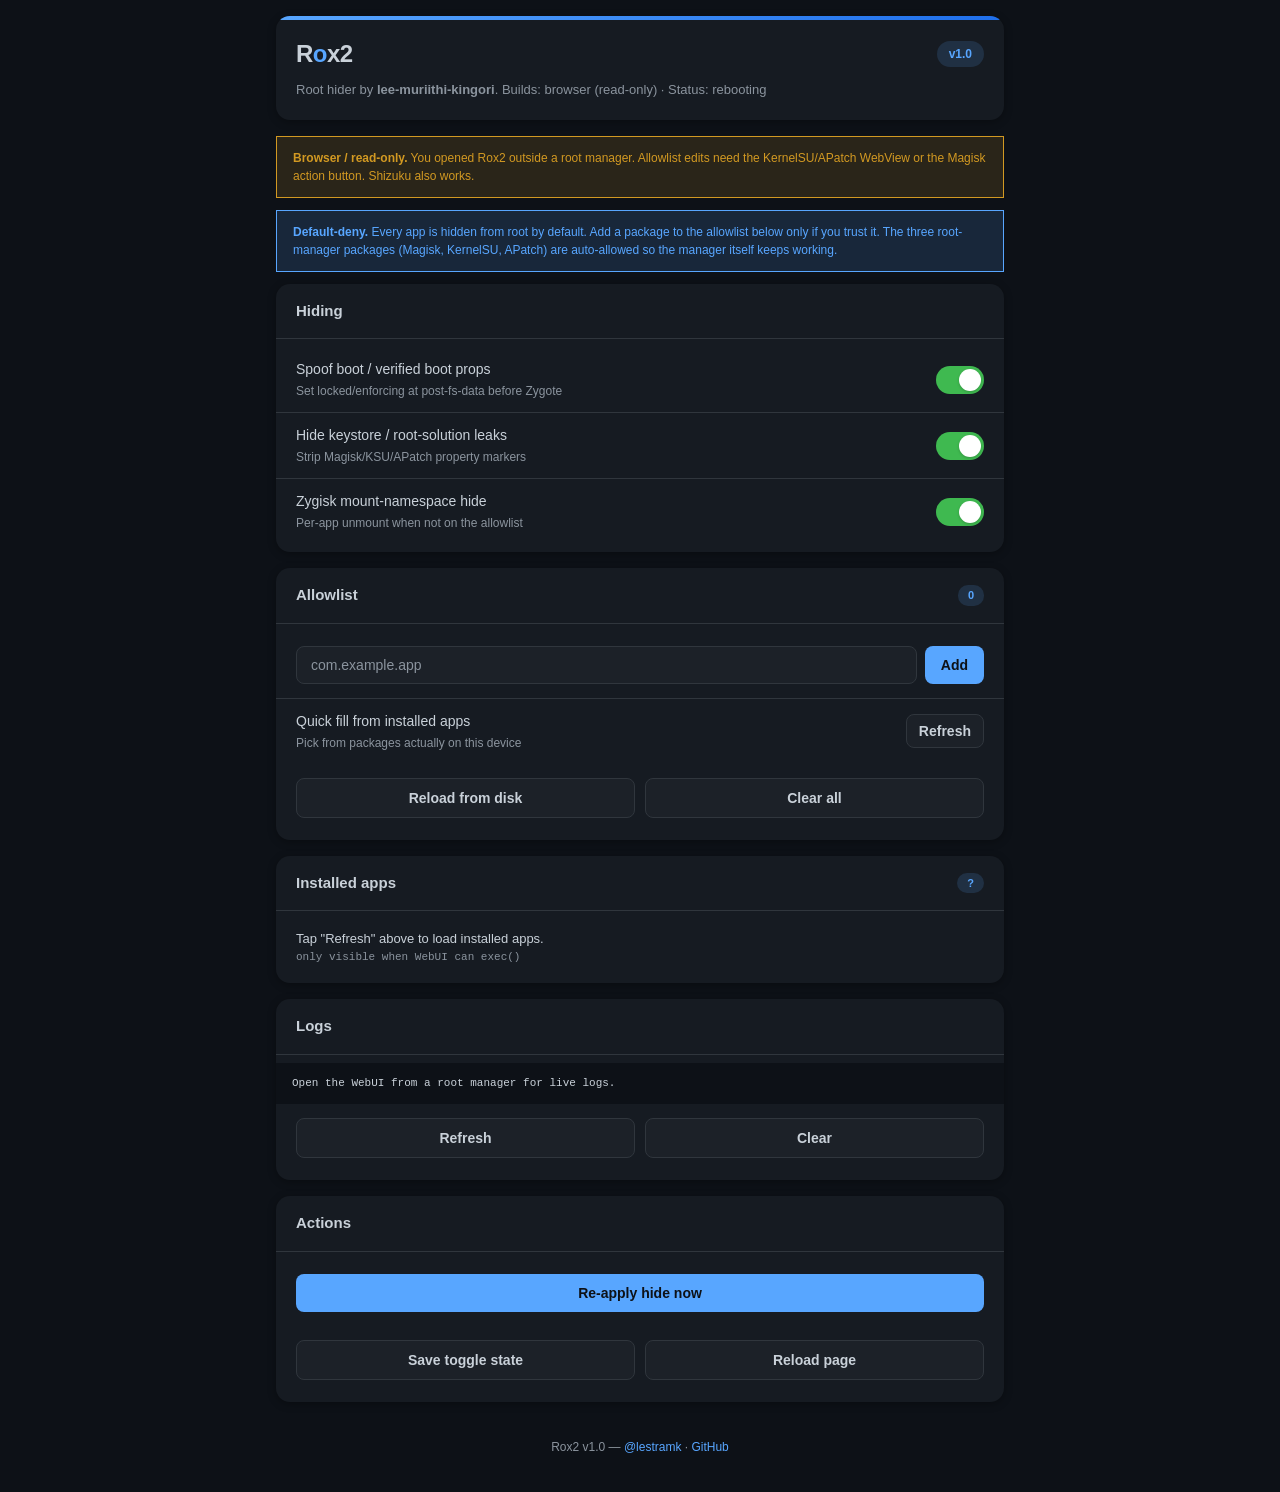
==== webroot/index.html @ 1a80e9fe "Rox2 v1.0: clean rebuild. Default-deny allowlist, real Zygisk hide, no fake certs, no passmark lie." ====
<!DOCTYPE html>
<html lang="en">
<head>
<meta charset="UTF-8">
<meta name="viewport" content="width=device-width, initial-scale=1.0, maximum-scale=1.0, user-scalable=no">
<meta name="theme-color" content="#0d1117">
<title>Rox2</title>
<style>
:root {
  --bg: #0d1117;
  --surface: #161b22;
  --surface2: #1c2128;
  --border: #30363d;
  --text: #c9d1d9;
  --text2: #8b949e;
  --accent: #58a6ff;
  --accent-soft: rgba(88,166,255,0.15);
  --success: #3fb950;
  --success-bg: rgba(63,185,80,0.15);
  --warn: #d29922;
  --warn-bg: rgba(210,153,34,0.15);
  --error: #f85149;
  --error-bg: rgba(248,81,73,0.15);
  --radius: 14px;
  --shadow: 0 2px 8px rgba(0,0,0,0.3);
}
* { margin: 0; padding: 0; box-sizing: border-box; }
body {
  font-family: -apple-system, BlinkMacSystemFont, 'Segoe UI', Roboto, sans-serif;
  background: var(--bg); color: var(--text); line-height: 1.5;
  min-height: 100vh; -webkit-font-smoothing: antialiased;
}
.app { max-width: 760px; margin: 0 auto; padding: 16px; }
.header {
  background: var(--surface); border-radius: var(--radius); padding: 20px;
  margin-bottom: 16px; box-shadow: var(--shadow); position: relative; overflow: hidden;
}
.header::before {
  content: ''; position: absolute; top: 0; left: 0; right: 0; height: 4px;
  background: linear-gradient(90deg, var(--accent), #1f6feb);
}
.header-top { display: flex; align-items: center; justify-content: space-between; margin-bottom: 8px; }
.title { font-size: 24px; font-weight: 800; letter-spacing: -0.5px; }
.title em { color: var(--accent); font-style: normal; }
.vbadge {
  background: var(--accent-soft); color: var(--accent); padding: 4px 12px;
  border-radius: 20px; font-size: 12px; font-weight: 600;
}
.subtitle { font-size: 13px; color: var(--text2); }
.subtitle a { color: var(--accent); text-decoration: none; }

.banner {
  border: 1px solid var(--border); border-radius: var(--radius-sm);
  padding: 12px 16px; margin: 12px 0; font-size: 12px;
}
.banner.info   { background: var(--accent-soft); color: var(--accent); border-color: var(--accent); }
.banner.warn   { background: var(--warn-bg);    color: var(--warn);    border-color: var(--warn); }
.banner.ro     { background: var(--warn-bg);    color: var(--warn);    border-color: var(--warn); display: none; }
.banner.ro.show { display: block; }

.section {
  background: var(--surface); border-radius: var(--radius); margin-bottom: 16px;
  box-shadow: var(--shadow); overflow: hidden;
}
.section-header {
  padding: 16px 20px; border-bottom: 1px solid var(--border);
  display: flex; align-items: center; justify-content: space-between;
}
.section-title { font-size: 15px; font-weight: 600; }
.section-count {
  background: var(--accent-soft); color: var(--accent);
  padding: 2px 10px; border-radius: 10px; font-size: 11px; font-weight: 600;
}
.section-body { padding: 8px 0; }
.row {
  display: flex; align-items: center; justify-content: space-between;
  padding: 12px 20px; border-bottom: 1px solid var(--border);
  gap: 12px;
}
.row:last-child { border-bottom: none; }
.row .info { flex: 1; min-width: 0; }
.row .label { font-size: 14px; font-weight: 500; }
.row .desc  { font-size: 12px; color: var(--text2); margin-top: 2px; }

.switch { position: relative; width: 48px; height: 28px; flex-shrink: 0; }
.switch input { opacity: 0; width: 0; height: 0; }
.slider {
  position: absolute; cursor: pointer; inset: 0;
  background: #484f58; border-radius: 28px; transition: 0.3s;
}
.slider::before {
  content: ''; position: absolute; height: 22px; width: 22px;
  left: 3px; bottom: 3px; background: white; border-radius: 50%;
  transition: 0.3s; box-shadow: 0 1px 3px rgba(0,0,0,0.2);
}
.switch input:checked + .slider { background: var(--success); }
.switch input:checked + .slider::before { transform: translateX(20px); }
.switch input:disabled + .slider { opacity: 0.5; cursor: not-allowed; }

.btn {
  display: inline-flex; align-items: center; justify-content: center;
  gap: 6px; padding: 11px 18px; border-radius: 8px; border: none;
  font-size: 14px; font-weight: 600; cursor: pointer; transition: 0.15s;
  width: 100%;
}
.btn:active { transform: scale(0.98); }
.btn.primary { background: var(--accent); color: #0d1117; }
.btn.secondary { background: var(--surface2); color: var(--text); border: 1px solid var(--border); }

.btn-row {
  display: grid; grid-template-columns: 1fr 1fr; gap: 10px; padding: 14px 20px;
}
.btn-row.single { grid-template-columns: 1fr; }

.input-row { padding: 14px 20px; border-bottom: 1px solid var(--border); display: flex; gap: 8px; }
.input-field {
  flex: 1; padding: 10px 14px; border-radius: 8px; border: 1px solid var(--border);
  background: var(--surface2); color: var(--text); font-size: 14px;
}
.input-field:focus { outline: none; border-color: var(--accent); }
.input-field::placeholder { color: var(--text2); }

.app-list { max-height: 360px; overflow-y: auto; }
.app-item {
  display: flex; align-items: center; gap: 10px; padding: 10px 20px;
  border-bottom: 1px solid var(--border); font-size: 13px;
}
.app-item:last-child { border-bottom: none; }
.app-pkg { flex: 1; min-width: 0; }
.app-pkg-name { font-weight: 500; overflow: hidden; text-overflow: ellipsis; }
.app-pkg-meta { color: var(--text2); font-size: 11px; font-family: 'SF Mono', monospace; }
.app-tag { padding: 2px 8px; border-radius: 10px; font-size: 10px; font-weight: 700; }
.app-tag.allow { background: var(--success-bg); color: var(--success); }
.app-tag.deny  { background: var(--error-bg); color: var(--error); }
.app-tag.rm    { background: var(--surface2); color: var(--text2); }

.log {
  background: #0d1117; color: var(--text); padding: 12px 16px;
  font-family: 'SF Mono', Monaco, monospace; font-size: 11px; line-height: 1.6;
  max-height: 280px; overflow-y: auto; white-space: pre-wrap;
}
.log .info  { color: var(--accent); }
.log .warn  { color: var(--warn); }
.log .error { color: var(--error); }

.toasts {
  position: fixed; bottom: 24px; left: 50%; transform: translateX(-50%);
  z-index: 1000; display: flex; flex-direction: column; gap: 8px; pointer-events: none;
}
.toast {
  background: var(--surface); color: var(--text); padding: 12px 20px;
  border-radius: 8px; box-shadow: 0 8px 32px rgba(0,0,0,0.4);
  font-size: 13px; font-weight: 500; animation: in 0.3s ease, out 0.3s ease 2.7s forwards;
  border: 1px solid var(--border); pointer-events: auto;
}
.toast.success { border-left: 4px solid var(--success); }
.toast.warn    { border-left: 4px solid var(--warn); }
.toast.error   { border-left: 4px solid var(--error); }
@keyframes in  { from { opacity:0; transform: translateY(20px); } to { opacity:1; transform:none; } }
@keyframes out { to { opacity:0; transform: translateY(-20px); } }

.footer { text-align: center; padding: 20px; font-size: 12px; color: var(--text2); }
.footer a { color: var(--accent); text-decoration: none; }

.hidden { display: none !important; }
</style>
</head>
<body>
<div class="app">

  <div class="header">
    <div class="header-top">
      <div class="title">R<em>o</em>x2</div>
      <span class="vbadge" id="versionBadge">v1.0</span>
    </div>
    <div class="subtitle">
      Root hider by <strong>lee-muriithi-kingori</strong>.
      Builds: <span id="rootBadge">detecting...</span> &middot;
      Status: <span id="statusBadge">checking</span>
    </div>
  </div>

  <div class="banner ro" id="roBanner">
    <strong>Browser / read-only.</strong> You opened Rox2 outside a root manager.
    Allowlist edits need the KernelSU/APatch WebView or the Magisk action button.
    Shizuku also works.
  </div>

  <div class="banner info" id="infoBanner">
    <strong>Default-deny.</strong> Every app is hidden from root by default.
    Add a package to the allowlist below only if you trust it. The three root-manager
    packages (Magisk, KernelSU, APatch) are auto-allowed so the manager itself keeps working.
  </div>

  <!-- ============================================================== -->
  <!-- Module toggles                                                   -->
  <!-- ============================================================== -->
  <div class="section">
    <div class="section-header">
      <span class="section-title">Hiding</span>
    </div>
    <div class="section-body">
      <div class="row">
        <div class="info">
          <div class="label">Spoof boot / verified boot props</div>
          <div class="desc">Set locked/enforcing at post-fs-data before Zygote</div>
        </div>
        <label class="switch">
          <input type="checkbox" id="t_spoof" checked>
          <span class="slider"></span>
        </label>
      </div>
      <div class="row">
        <div class="info">
          <div class="label">Hide keystore / root-solution leaks</div>
          <div class="desc">Strip Magisk/KSU/APatch property markers</div>
        </div>
        <label class="switch">
          <input type="checkbox" id="t_keystore" checked>
          <span class="slider"></span>
        </label>
      </div>
      <div class="row">
        <div class="info">
          <div class="label">Zygisk mount-namespace hide</div>
          <div class="desc">Per-app unmount when not on the allowlist</div>
        </div>
        <label class="switch">
          <input type="checkbox" id="t_zygisk" checked>
          <span class="slider"></span>
        </label>
      </div>
    </div>
  </div>

  <!-- ============================================================== -->
  <!-- Allowlist                                                        -->
  <!-- ============================================================== -->
  <div class="section">
    <div class="section-header">
      <span class="section-title">Allowlist</span>
      <span class="section-count" id="allowCount">0</span>
    </div>
    <div class="section-body">
      <div class="input-row">
        <input class="input-field" id="pkgInput" placeholder="com.example.app" autocomplete="off" spellcheck="false">
        <button class="btn primary" id="btnAdd" style="width:auto;padding:10px 16px">Add</button>
      </div>

      <div class="row" style="border-bottom: none;">
        <div class="info">
          <div class="label">Quick fill from installed apps</div>
          <div class="desc">Pick from packages actually on this device</div>
        </div>
        <button class="btn secondary" id="btnRefreshInstalled" style="width:auto;padding:8px 12px">Refresh</button>
      </div>

      <div class="app-list" id="allowList"></div>

      <div class="btn-row">
        <button class="btn secondary" id="btnSaveAllowlist">Reload from disk</button>
        <button class="btn secondary" id="btnPurgeAllowlist">Clear all</button>
      </div>
    </div>
  </div>

  <!-- ============================================================== -->
  <!-- Installed apps (reference)                                        -->
  <!-- ============================================================== -->
  <div class="section" id="installedSection">
    <div class="section-header">
      <span class="section-title">Installed apps</span>
      <span class="section-count" id="installedCount">?</span>
    </div>
    <div class="section-body">
      <div class="app-list" id="installedList">
        <div class="app-item">
          <div class="app-pkg">
            <div class="app-pkg-name">Tap "Refresh" above to load installed apps.</div>
            <div class="app-pkg-meta">only visible when WebUI can exec()</div>
          </div>
        </div>
      </div>
    </div>
  </div>

  <!-- ============================================================== -->
  <!-- Logs                                                              -->
  <!-- ============================================================== -->
  <div class="section">
    <div class="section-header">
      <span class="section-title">Logs</span>
    </div>
    <div class="section-body">
      <div class="log" id="logViewer">Loading...</div>
      <div class="btn-row">
        <button class="btn secondary" id="btnRefreshLogs">Refresh</button>
        <button class="btn secondary" id="btnClearLogs">Clear</button>
      </div>
    </div>
  </div>

  <!-- ============================================================== -->
  <!-- Actions                                                           -->
  <!-- ============================================================== -->
  <div class="section">
    <div class="section-header">
      <span class="section-title">Actions</span>
    </div>
    <div class="section-body">
      <div class="btn-row single">
        <button class="btn primary" id="btnApplyHide">Re-apply hide now</button>
      </div>
      <div class="btn-row">
        <button class="btn secondary" id="btnSaveFlags">Save toggle state</button>
        <button class="btn secondary" id="btnReloadPage">Reload page</button>
      </div>
    </div>
  </div>

  <div class="footer">
    Rox2 v1.0 &mdash; <a href="https://t.me/lestramk">@lestramk</a> &middot;
    <a href="https://github.com/lee-muriithi-kingori/Rox2">GitHub</a>
  </div>
</div>

<div class="toasts" id="toasts"></div>

<script>
const MOD = 'Rox2';
const MOD_PATH = '/data/adb/modules/' + MOD;
const LOG_PATH = '/data/local/tmp/Rox2.log';
const ALLOWLIST_PATH = MOD_PATH + '/allowlist.json';

function detectManager() {
  if (typeof window.ksu !== 'undefined') return 'kernelsu';
  if (typeof window.apatch !== 'undefined') return 'apatch';
  return 'browser';
}
const mgr = detectManager();
let readOnly = mgr === 'browser';

// --- exec wrapper that prefers Shizuku > native > none ----------------------
async function exec(cmd) {
  if (window.shizuku && typeof window.shizuku.exec === 'function') {
    try {
      const r = await window.shizuku.exec(cmd, { stdin:'', redirect:false });
      return { errno: 0, stdout: (r||'').toString(), stderr: '' };
    } catch (e) {}
  }
  if (window.ksu)        return await window.ksu.exec(cmd);
  if (window.apatch)     return await window.apatch.exec(cmd);
  return { errno: -1, stdout: '', stderr: 'No exec API' };
}

// ---------------------------------------------------------------------------
function toast(msg, kind) {
  const el = document.createElement('div');
  el.className = 'toast ' + (kind||'success');
  el.textContent = msg;
  document.getElementById('toasts').appendChild(el);
  setTimeout(() => el.remove(), 3000);
}

// ---------------------------------------------------------------------------
async function loadAllowlist() {
  let raw = '';
  if (readOnly) {
    try {
      const r = await fetch(ALLOWLIST_PATH);
      if (r.ok) raw = await r.text();
    } catch (e) {}
  } else {
    const r = await exec('cat "' + ALLOWLIST_PATH + '" 2>/dev/null');
    if (r.errno === 0) raw = r.stdout;
  }
  if (!raw) { raw = '{"allow":[],"deny_root_manager":true,"version":1}'; }
  return parseAllowlist(raw);
}

function parseAllowlist(raw) {
  const out = { allow: [], raw };
  try {
    const j = JSON.parse(raw);
    if (Array.isArray(j.allow)) out.allow = j.allow.slice();
  } catch (e) {}
  return out;
}

function renderAllowlist(allowlist) {
  const ul = document.getElementById('allowList');
  const cnt = document.getElementById('allowCount');
  ul.innerHTML = '';
  cnt.textContent = allowlist.allow.length;
  const sorted = allowlist.allow.slice().sort();
  sorted.forEach(pkg => {
    const div = document.createElement('div');
    div.className = 'app-item';
    const meta = isManager(pkg) ? '<span class="app-tag allow">Root manager</span>' : '<span class="app-tag allow">Allowed</span>';
    div.innerHTML =
      '<div class="app-pkg">' +
        '<div class="app-pkg-name">' + esc(pkg.split('.').pop()) + '</div>' +
        '<div class="app-pkg-meta">' + esc(pkg) + '</div>' +
      '</div>' + meta +
      '<button class="btn secondary" data-rm="' + esc(pkg) + '" style="width:auto;padding:6px 10px">Remove</button>';
    ul.appendChild(div);
  });
  ul.querySelectorAll('[data-rm]').forEach(b => {
    b.onclick = () => removeFromAllowlist(b.dataset.rm);
  });
}

function isManager(pkg) {
  return pkg === 'com.topjohnwu.magisk' || pkg === 'me.weishu.kernelsu' || pkg === 'me.bmax.apatch';
}

function esc(s) { return String(s).replace(/[&<>"]/g, c => ({'&':'&amp;','<':'&lt;','>':'&gt;','"':'&quot;'}[c])); }

// ---------------------------------------------------------------------------
async function saveAllowlist(list) {
  const json = JSON.stringify({ allow: list, deny_root_manager: true, version: 1 }, null, 2);
  if (readOnly) { toast('Read-only', 'warn'); return false; }
  const r = await exec('cat > ' + ALLOWLIST_PATH + ' <<\\JSON\n' + json + '\nJSON\nchmod 644 ' + ALLOWLIST_PATH);
  return r.errno === 0;
}

async function addToAllowlist(pkg) {
  pkg = (pkg||'').trim();
  if (!pkg || !/^[a-zA-Z][a-zA-Z0-9_]*(\.[a-zA-Z0-9_]+)+$/.test(pkg)) {
    toast('Invalid package id', 'warn'); return;
  }
  const cur = await loadAllowlist();
  if (cur.allow.indexOf(pkg) >= 0) { toast('Already on allowlist', 'warn'); return; }
  cur.allow.push(pkg);
  if (await saveAllowlist(cur.allow)) {
    renderAllowlist(cur);
    toast('Allowed ' + pkg, 'success');
  } else toast('Failed to save', 'error');
}

async function removeFromAllowlist(pkg) {
  const cur = await loadAllowlist();
  cur.allow = cur.allow.filter(p => p !== pkg);
  if (await saveAllowlist(cur.allow)) {
    renderAllowlist(cur);
    toast('Removed ' + pkg, 'success');
  } else toast('Failed to save', 'error');
}

async function clearAllowlist() {
  if (!confirm('Clear the allowlist? Root managers will still be auto-allowed.')) return;
  const cur = await loadAllowlist();
  cur.allow = cur.allow.filter(isManager);
  if (await saveAllowlist(cur.allow)) {
    renderAllowlist(cur);
    toast('Allowlist cleared', 'success');
  }
}

// ---------------------------------------------------------------------------
async function refreshInstalled() {
  if (readOnly) { toast('Browser mode — installing list unavailable', 'warn'); return; }
  const r = await exec('pm list packages 2>/dev/null | sed "s/^package://"');
  if (r.errno !== 0) { toast('pm failed', 'error'); return; }
  const installed = r.stdout.split('\n').filter(Boolean);
  document.getElementById('installedCount').textContent = installed.length;
  const cur = await loadAllowlist();
  const allowSet = new Set(cur.allow);
  const ul = document.getElementById('installedList');
  ul.innerHTML = '';
  installed.sort().forEach(pkg => {
    const isAllowed = allowSet.has(pkg);
    const div = document.createElement('div');
    div.className = 'app-item';
    div.innerHTML =
      '<div class="app-pkg">' +
        '<div class="app-pkg-name">' + esc(pkg.split('.').pop()) + '</div>' +
        '<div class="app-pkg-meta">' + esc(pkg) + '</div>' +
      '</div>' +
      '<span class="app-tag ' + (isAllowed ? 'allow':'deny') + '">' + (isAllowed ? 'allow':'deny') + '</span>' +
      '<button class="btn secondary" data-toggle="' + esc(pkg) + '" style="width:auto;padding:6px 10px">' +
        (isAllowed ? 'Remove' : 'Add') +
      '</button>';
    ul.appendChild(div);
  });
  ul.querySelectorAll('[data-toggle]').forEach(b => {
    b.onclick = () => {
      const pkg = b.dataset.toggle;
      if (allowSet.has(pkg)) removeFromAllowlist(pkg);
      else addToAllowlist(pkg);
      setTimeout(refreshInstalled, 400);
    };
  });
}

// ---------------------------------------------------------------------------
async function loadLogs() {
  const v = document.getElementById('logViewer');
  if (readOnly) { v.textContent = 'Open the WebUI from a root manager for live logs.'; return; }
  const r = await exec('tail -80 ' + LOG_PATH + ' 2>/dev/null || echo "no logs yet"');
  v.innerHTML = (r.stdout||'').split('\n').map(l => {
    let cls = '';
    if (/\[ERROR\]/.test(l)) cls = 'error';
    else if (/\[WARN\]/.test(l)) cls = 'warn';
    else if (/\[INFO\]/.test(l)) cls = 'info';
    return '<div class="' + cls + '">' + esc(l) + '</div>';
  }).join('');
  v.scrollTop = v.scrollHeight;
}

async function clearLogs() {
  if (readOnly) { toast('Read-only', 'warn'); return; }
  const r = await exec('echo > ' + LOG_PATH);
  if (r.errno === 0) { toast('Logs cleared', 'success'); loadLogs(); }
}

async function applyHide() {
  if (readOnly) { toast('Read-only', 'warn'); return; }
  toast('Re-applying...', 'success');
  const r = await exec('sh "' + MOD_PATH + '/hide_root.sh"');
  toast(r.errno === 0 ? 'Done' : 'Failed', r.errno === 0 ? 'success' : 'error');
  loadLogs();
}

// ---------------------------------------------------------------------------
async function loadToggles() {
  const flags = ['t_spoof', 't_keystore', 't_zygisk'];
  for (const id of flags) {
    if (readOnly) continue;
    const r = await exec('cat "' + MOD_PATH + '/.flag_' + id + '" 2>/dev/null');
    if (r.errno === 0 && r.stdout) {
      document.getElementById(id).checked = r.stdout.trim() === '1';
    }
  }
  const sd = await exec('cat "' + MOD_PATH + '/.state_post_fs_data_done" 2>/dev/null');
  document.getElementById('statusBadge').textContent = (sd.errno === 0 && sd.stdout.trim() === '1') ? 'ready' : 'rebooting';
}

async function saveToggles() {
  if (readOnly) { toast('Read-only', 'warn'); return; }
  for (const id of ['t_spoof','t_keystore','t_zygisk']) {
    const v = document.getElementById(id).checked ? '1' : '0';
    await exec('echo ' + v + ' > "' + MOD_PATH + '/.flag_' + id + '" && chmod 644 "' + MOD_PATH + '/.flag_' + id + '"');
  }
  toast('Saved', 'success');
}

// ---------------------------------------------------------------------------
async function updateBadge() {
  if (!readOnly) {
    const r = await exec('echo $KSU $APATCH $MAGISK_VER');
    const o = (r.stdout||'');
    document.getElementById('rootBadge').textContent = /true/.test(o) ? 'KernelSU' :
                                                        /APATCH/.test(o) ? 'APatch' :
                                                        /MAGISK/.test(o) ? 'Magisk' : 'unknown';
  } else {
    document.getElementById('rootBadge').textContent = 'browser (read-only)';
    document.getElementById('roBanner').classList.add('show');
  }
}

// ---------------------------------------------------------------------------
document.addEventListener('DOMContentLoaded', async () => {
  await updateBadge();
  await loadToggles();
  renderAllowlist(await loadAllowlist());
  await loadLogs();

  document.getElementById('btnAdd').onclick              = () => addToAllowlist(document.getElementById('pkgInput').value);
  document.getElementById('pkgInput').addEventListener('keydown', e => { if (e.key==='Enter') document.getElementById('btnAdd').click(); });
  document.getElementById('btnSaveAllowlist').onclick    = async () => { renderAllowlist(await loadAllowlist()); toast('Reloaded', 'success'); };
  document.getElementById('btnPurgeAllowlist').onclick   = clearAllowlist;
  document.getElementById('btnRefreshInstalled').onclick = refreshInstalled;
  document.getElementById('btnRefreshLogs').onclick      = loadLogs;
  document.getElementById('btnClearLogs').onclick        = clearLogs;
  document.getElementById('btnApplyHide').onclick        = applyHide;
  document.getElementById('btnSaveFlags').onclick        = saveToggles;
  document.getElementById('btnReloadPage').onclick       = () => location.reload();

  setInterval(async () => {
    renderAllowlist(await loadAllowlist());
    if (!readOnly) loadLogs();
  }, 15000);
});
</script>
</body>
</html>
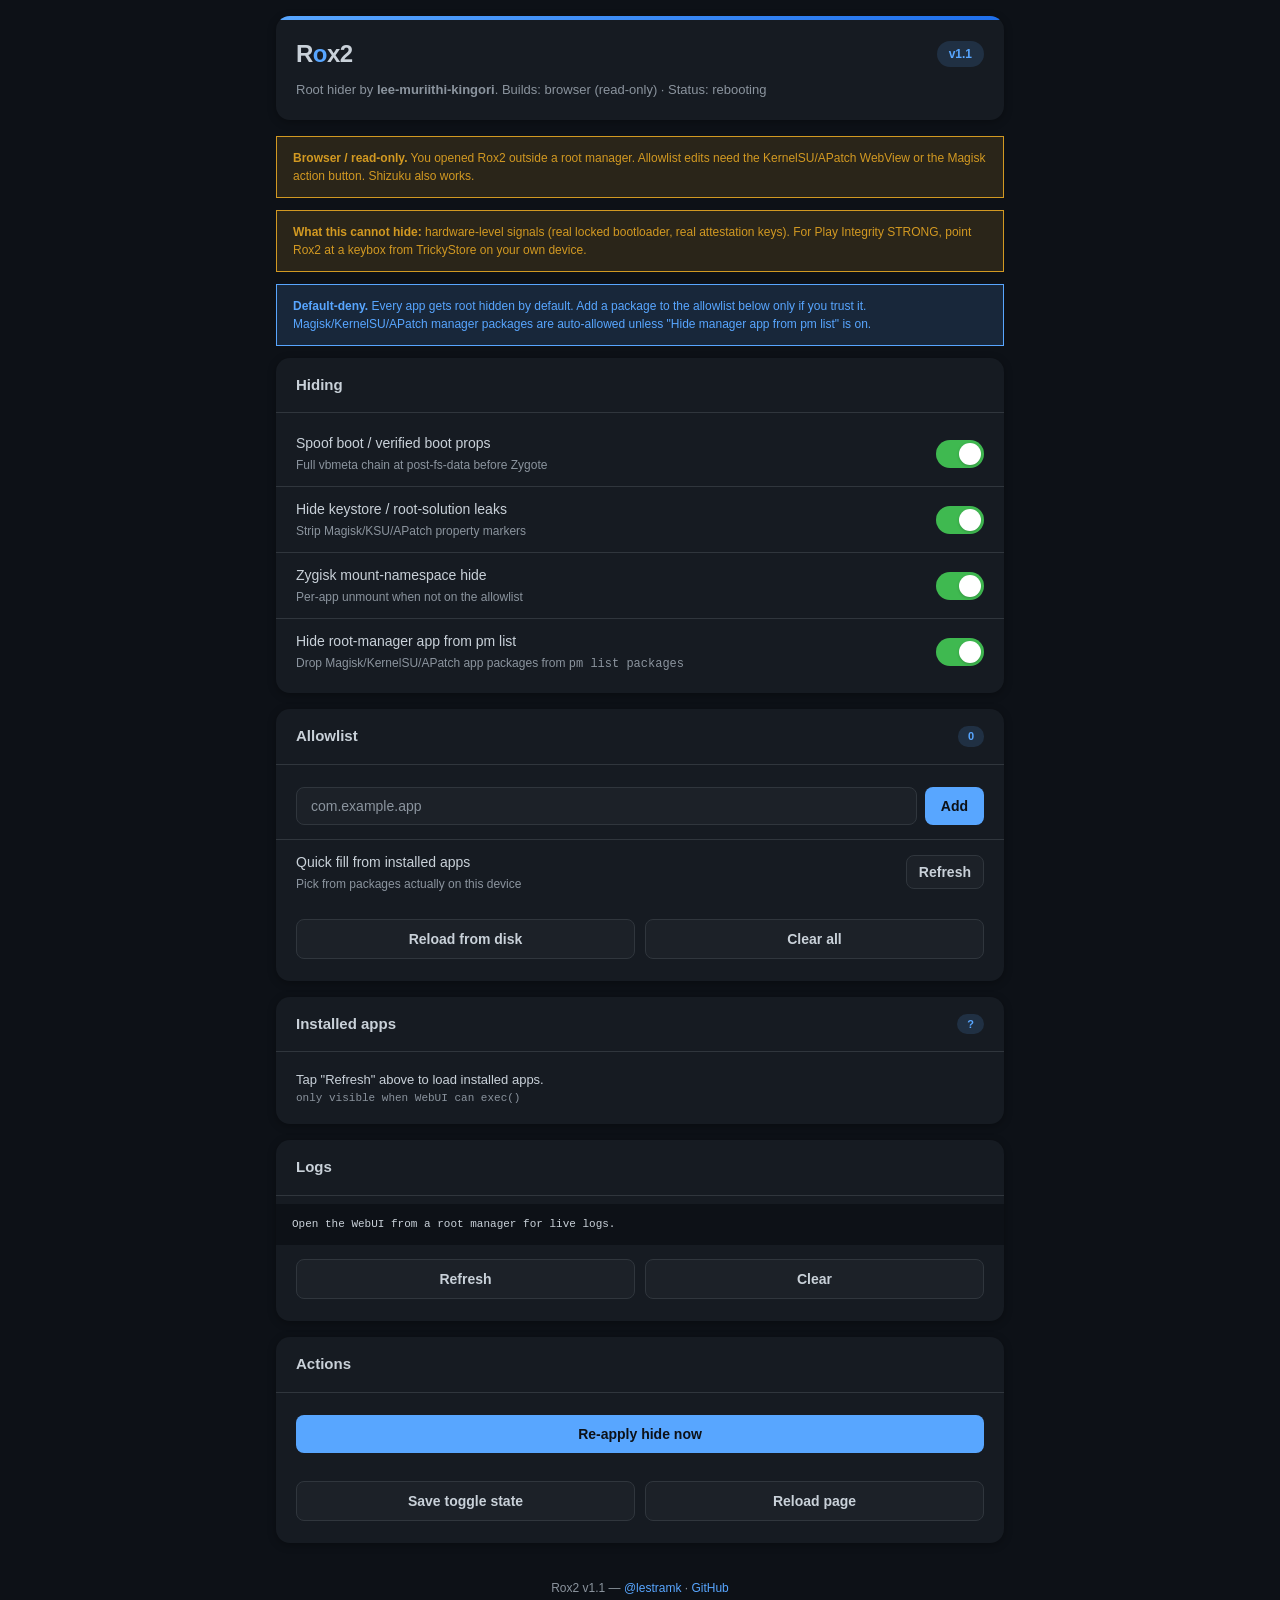
==== commit 874a8429: "v1.1: full vbmeta chain + extra unmount targets + hide_mgr toggle Hardens the boot props chain (ro.b" ====
--- a/webroot/index.html
+++ b/webroot/index.html
@@ -106,6 +106,7 @@
 .btn:active { transform: scale(0.98); }
 .btn.primary { background: var(--accent); color: #0d1117; }
 .btn.secondary { background: var(--surface2); color: var(--text); border: 1px solid var(--border); }
+.btn.success { background: var(--success); color: #0d1117; }
 
 .btn-row {
   display: grid; grid-template-columns: 1fr 1fr; gap: 10px; padding: 14px 20px;
@@ -132,7 +133,7 @@
 .app-tag { padding: 2px 8px; border-radius: 10px; font-size: 10px; font-weight: 700; }
 .app-tag.allow { background: var(--success-bg); color: var(--success); }
 .app-tag.deny  { background: var(--error-bg); color: var(--error); }
-.app-tag.rm    { background: var(--surface2); color: var(--text2); }
+.app-tag.mgr   { background: var(--warn-bg);   color: var(--warn); }
 
 .log {
   background: #0d1117; color: var(--text); padding: 12px 16px;
@@ -171,7 +172,7 @@
   <div class="header">
     <div class="header-top">
       <div class="title">R<em>o</em>x2</div>
-      <span class="vbadge" id="versionBadge">v1.0</span>
+      <span class="vbadge" id="versionBadge">v1.1</span>
     </div>
     <div class="subtitle">
       Root hider by <strong>lee-muriithi-kingori</strong>.
@@ -186,14 +187,20 @@
     Shizuku also works.
   </div>
 
-  <div class="banner info" id="infoBanner">
-    <strong>Default-deny.</strong> Every app is hidden from root by default.
-    Add a package to the allowlist below only if you trust it. The three root-manager
-    packages (Magisk, KernelSU, APatch) are auto-allowed so the manager itself keeps working.
-  </div>
-
-  <!-- ============================================================== -->
-  <!-- Module toggles                                                   -->
+  <div class="banner warn" id="hwBanner">
+    <strong>What this cannot hide:</strong> hardware-level signals (real locked
+    bootloader, real attestation keys). For Play Integrity STRONG, point Rox2 at
+    a keybox from TrickyStore on your own device.
+  </div>
+
+  <div class="banner info">
+    <strong>Default-deny.</strong> Every app gets root hidden by default. Add a
+    package to the allowlist below only if you trust it. Magisk/KernelSU/APatch
+    manager packages are auto-allowed unless "Hide manager app from pm list" is on.
+  </div>
+
+  <!-- ============================================================== -->
+  <!-- Toggles                                                         -->
   <!-- ============================================================== -->
   <div class="section">
     <div class="section-header">
@@ -203,7 +210,7 @@
       <div class="row">
         <div class="info">
           <div class="label">Spoof boot / verified boot props</div>
-          <div class="desc">Set locked/enforcing at post-fs-data before Zygote</div>
+          <div class="desc">Full vbmeta chain at post-fs-data before Zygote</div>
         </div>
         <label class="switch">
           <input type="checkbox" id="t_spoof" checked>
@@ -230,6 +237,16 @@
           <span class="slider"></span>
         </label>
       </div>
+      <div class="row">
+        <div class="info">
+          <div class="label">Hide root-manager app from pm list</div>
+          <div class="desc">Drop Magisk/KernelSU/APatch app packages from <code>pm list packages</code></div>
+        </div>
+        <label class="switch">
+          <input type="checkbox" id="t_hide_mgr" checked>
+          <span class="slider"></span>
+        </label>
+      </div>
     </div>
   </div>
 
@@ -319,7 +336,7 @@
   </div>
 
   <div class="footer">
-    Rox2 v1.0 &mdash; <a href="https://t.me/lestramk">@lestramk</a> &middot;
+    Rox2 v1.1 &mdash; <a href="https://t.me/lestramk">@lestramk</a> &middot;
     <a href="https://github.com/lee-muriithi-kingori/Rox2">GitHub</a>
   </div>
 </div>
@@ -340,7 +357,6 @@
 const mgr = detectManager();
 let readOnly = mgr === 'browser';
 
-// --- exec wrapper that prefers Shizuku > native > none ----------------------
 async function exec(cmd) {
   if (window.shizuku && typeof window.shizuku.exec === 'function') {
     try {
@@ -353,7 +369,6 @@
   return { errno: -1, stdout: '', stderr: 'No exec API' };
 }
 
-// ---------------------------------------------------------------------------
 function toast(msg, kind) {
   const el = document.createElement('div');
   el.className = 'toast ' + (kind||'success');
@@ -362,7 +377,6 @@
   setTimeout(() => el.remove(), 3000);
 }
 
-// ---------------------------------------------------------------------------
 async function loadAllowlist() {
   let raw = '';
   if (readOnly) {
@@ -387,6 +401,11 @@
   return out;
 }
 
+const MANAGER_PKGS = new Set([
+  'com.topjohnwu.magisk', 'me.weishu.kernelsu', 'me.bmax.apatch',
+  'org.lsposed.manager', 'de.robv.android.xposed.installer'
+]);
+
 function renderAllowlist(allowlist) {
   const ul = document.getElementById('allowList');
   const cnt = document.getElementById('allowCount');
@@ -396,12 +415,15 @@
   sorted.forEach(pkg => {
     const div = document.createElement('div');
     div.className = 'app-item';
-    const meta = isManager(pkg) ? '<span class="app-tag allow">Root manager</span>' : '<span class="app-tag allow">Allowed</span>';
+    const isMgr = MANAGER_PKGS.has(pkg);
+    const tag = isMgr
+      ? '<span class="app-tag mgr">Root manager</span>'
+      : '<span class="app-tag allow">Allowed</span>';
     div.innerHTML =
       '<div class="app-pkg">' +
         '<div class="app-pkg-name">' + esc(pkg.split('.').pop()) + '</div>' +
         '<div class="app-pkg-meta">' + esc(pkg) + '</div>' +
-      '</div>' + meta +
+      '</div>' + tag +
       '<button class="btn secondary" data-rm="' + esc(pkg) + '" style="width:auto;padding:6px 10px">Remove</button>';
     ul.appendChild(div);
   });
@@ -410,15 +432,12 @@
   });
 }
 
-function isManager(pkg) {
-  return pkg === 'com.topjohnwu.magisk' || pkg === 'me.weishu.kernelsu' || pkg === 'me.bmax.apatch';
-}
-
 function esc(s) { return String(s).replace(/[&<>"]/g, c => ({'&':'&amp;','<':'&lt;','>':'&gt;','"':'&quot;'}[c])); }
 
-// ---------------------------------------------------------------------------
 async function saveAllowlist(list) {
-  const json = JSON.stringify({ allow: list, deny_root_manager: true, version: 1 }, null, 2);
+  // deny_root_manager is set true when hide_mgr is on, so manager pkgs are hidden.
+  const deny = document.getElementById('t_hide_mgr')?.checked !== false;
+  const json = JSON.stringify({ allow: list, deny_root_manager: deny, version: 1 }, null, 2);
   if (readOnly) { toast('Read-only', 'warn'); return false; }
   const r = await exec('cat > ' + ALLOWLIST_PATH + ' <<\\JSON\n' + json + '\nJSON\nchmod 644 ' + ALLOWLIST_PATH);
   return r.errno === 0;
@@ -448,16 +467,15 @@
 }
 
 async function clearAllowlist() {
-  if (!confirm('Clear the allowlist? Root managers will still be auto-allowed.')) return;
+  if (!confirm('Clear the allowlist? Root managers will still be auto-allowed (unless "Hide manager app" is on).')) return;
   const cur = await loadAllowlist();
-  cur.allow = cur.allow.filter(isManager);
+  cur.allow = cur.allow.filter(p => MANAGER_PKGS.has(p));
   if (await saveAllowlist(cur.allow)) {
     renderAllowlist(cur);
     toast('Allowlist cleared', 'success');
   }
 }
 
-// ---------------------------------------------------------------------------
 async function refreshInstalled() {
   if (readOnly) { toast('Browser mode — installing list unavailable', 'warn'); return; }
   const r = await exec('pm list packages 2>/dev/null | sed "s/^package://"');
@@ -470,14 +488,18 @@
   ul.innerHTML = '';
   installed.sort().forEach(pkg => {
     const isAllowed = allowSet.has(pkg);
+    const isMgr = MANAGER_PKGS.has(pkg);
+    let tag;
+    if (isMgr)         tag = '<span class="app-tag mgr">Manager</span>';
+    else if (isAllowed) tag = '<span class="app-tag allow">allow</span>';
+    else                tag = '<span class="app-tag deny">deny</span>';
     const div = document.createElement('div');
     div.className = 'app-item';
     div.innerHTML =
       '<div class="app-pkg">' +
         '<div class="app-pkg-name">' + esc(pkg.split('.').pop()) + '</div>' +
         '<div class="app-pkg-meta">' + esc(pkg) + '</div>' +
-      '</div>' +
-      '<span class="app-tag ' + (isAllowed ? 'allow':'deny') + '">' + (isAllowed ? 'allow':'deny') + '</span>' +
+      '</div>' + tag +
       '<button class="btn secondary" data-toggle="' + esc(pkg) + '" style="width:auto;padding:6px 10px">' +
         (isAllowed ? 'Remove' : 'Add') +
       '</button>';
@@ -493,7 +515,6 @@
   });
 }
 
-// ---------------------------------------------------------------------------
 async function loadLogs() {
   const v = document.getElementById('logViewer');
   if (readOnly) { v.textContent = 'Open the WebUI from a root manager for live logs.'; return; }
@@ -522,9 +543,8 @@
   loadLogs();
 }
 
-// ---------------------------------------------------------------------------
 async function loadToggles() {
-  const flags = ['t_spoof', 't_keystore', 't_zygisk'];
+  const flags = ['t_spoof', 't_keystore', 't_zygisk', 't_hide_mgr'];
   for (const id of flags) {
     if (readOnly) continue;
     const r = await exec('cat "' + MOD_PATH + '/.flag_' + id + '" 2>/dev/null');
@@ -538,14 +558,16 @@
 
 async function saveToggles() {
   if (readOnly) { toast('Read-only', 'warn'); return; }
-  for (const id of ['t_spoof','t_keystore','t_zygisk']) {
+  for (const id of ['t_spoof','t_keystore','t_zygisk','t_hide_mgr']) {
     const v = document.getElementById(id).checked ? '1' : '0';
     await exec('echo ' + v + ' > "' + MOD_PATH + '/.flag_' + id + '" && chmod 644 "' + MOD_PATH + '/.flag_' + id + '"');
   }
+  // Re-apply allowlist so deny_root_manager reflects the new state.
+  const cur = await loadAllowlist();
+  await saveAllowlist(cur.allow);
   toast('Saved', 'success');
 }
 
-// ---------------------------------------------------------------------------
 async function updateBadge() {
   if (!readOnly) {
     const r = await exec('echo $KSU $APATCH $MAGISK_VER');
@@ -559,7 +581,6 @@
   }
 }
 
-// ---------------------------------------------------------------------------
 document.addEventListener('DOMContentLoaded', async () => {
   await updateBadge();
   await loadToggles();
@@ -577,6 +598,13 @@
   document.getElementById('btnSaveFlags').onclick        = saveToggles;
   document.getElementById('btnReloadPage').onclick       = () => location.reload();
 
+  // Toggles save themselves immediately so a reboot picks them up.
+  ['t_spoof','t_keystore','t_zygisk','t_hide_mgr'].forEach(id => {
+    document.getElementById(id).addEventListener('change', () => {
+      saveToggles();
+    });
+  });
+
   setInterval(async () => {
     renderAllowlist(await loadAllowlist());
     if (!readOnly) loadLogs();
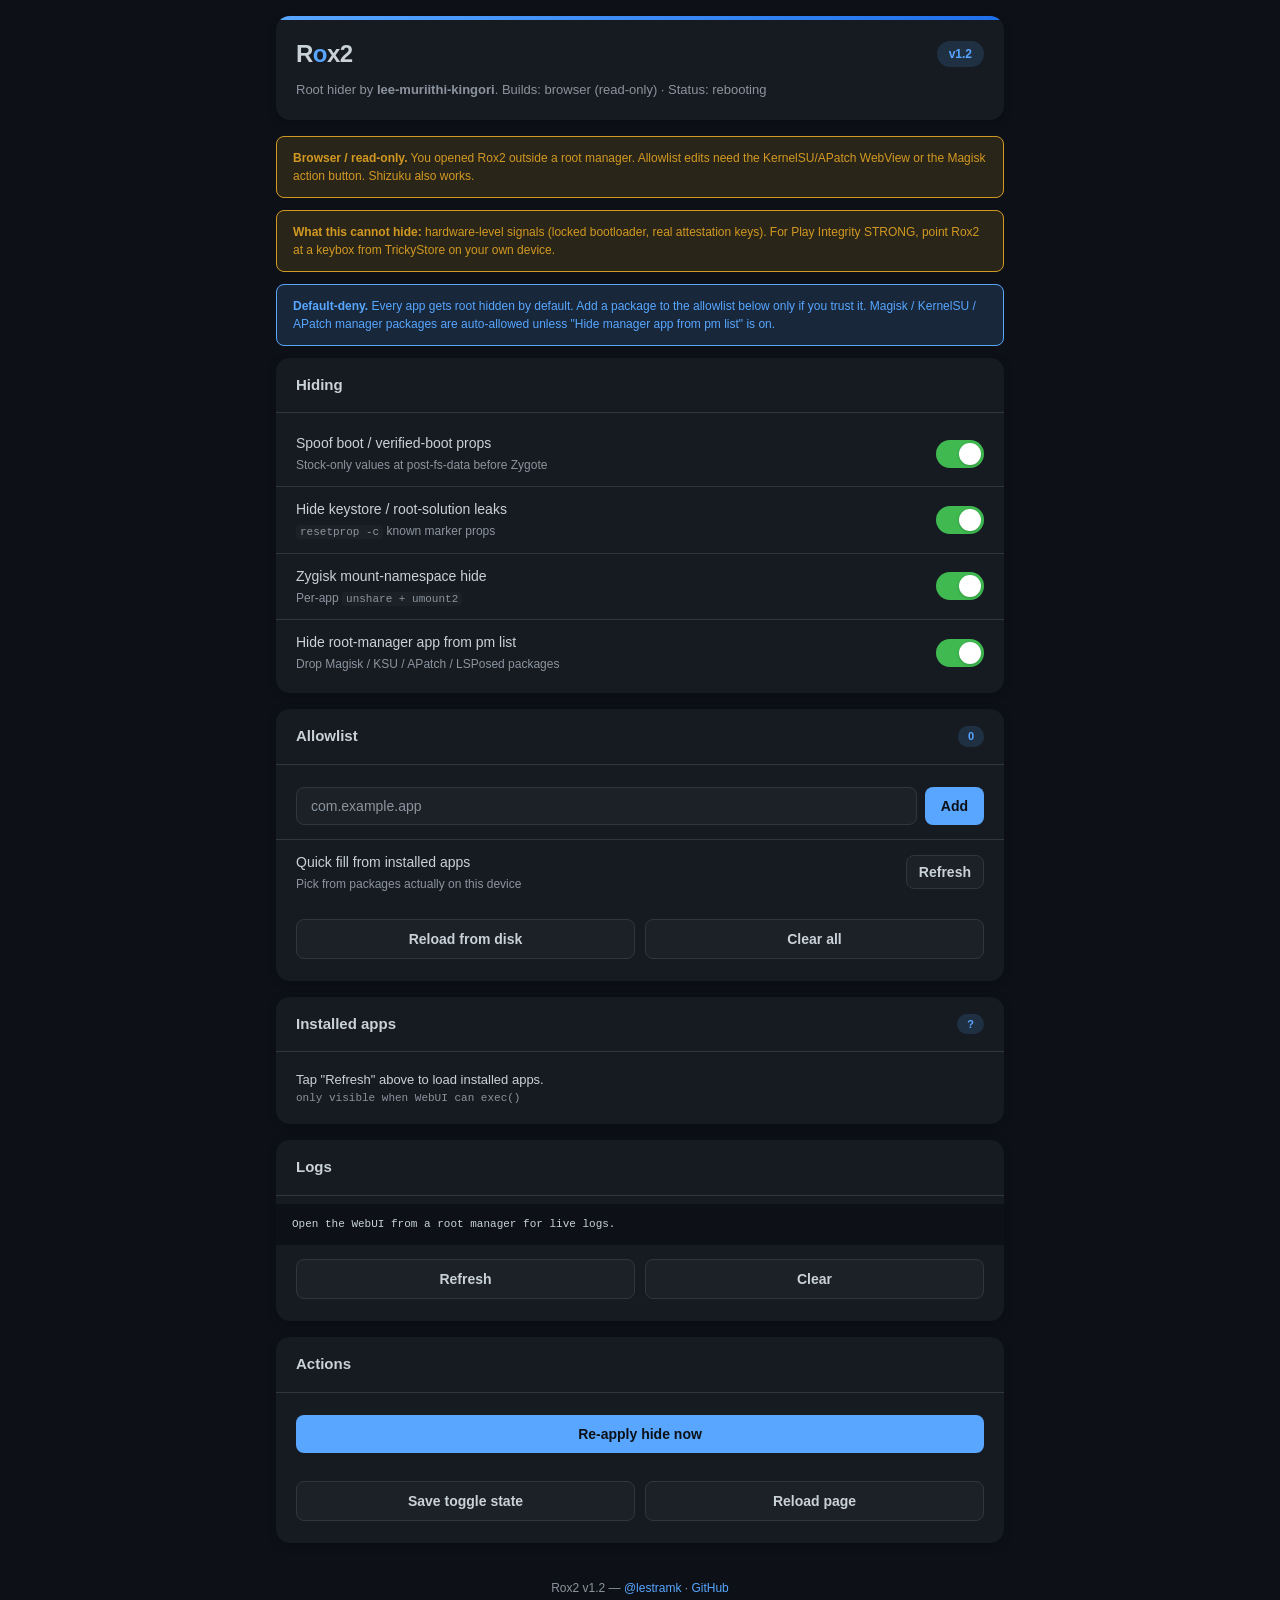
==== commit d8eb2ee3: "v1.2.1: split WebUI into index.html + styles.css + app.js; switch prop-clear to resetprop -c delprop" ====
--- a/webroot/index.html
+++ b/webroot/index.html
@@ -5,166 +5,7 @@
 <meta name="viewport" content="width=device-width, initial-scale=1.0, maximum-scale=1.0, user-scalable=no">
 <meta name="theme-color" content="#0d1117">
 <title>Rox2</title>
-<style>
-:root {
-  --bg: #0d1117;
-  --surface: #161b22;
-  --surface2: #1c2128;
-  --border: #30363d;
-  --text: #c9d1d9;
-  --text2: #8b949e;
-  --accent: #58a6ff;
-  --accent-soft: rgba(88,166,255,0.15);
-  --success: #3fb950;
-  --success-bg: rgba(63,185,80,0.15);
-  --warn: #d29922;
-  --warn-bg: rgba(210,153,34,0.15);
-  --error: #f85149;
-  --error-bg: rgba(248,81,73,0.15);
-  --radius: 14px;
-  --shadow: 0 2px 8px rgba(0,0,0,0.3);
-}
-* { margin: 0; padding: 0; box-sizing: border-box; }
-body {
-  font-family: -apple-system, BlinkMacSystemFont, 'Segoe UI', Roboto, sans-serif;
-  background: var(--bg); color: var(--text); line-height: 1.5;
-  min-height: 100vh; -webkit-font-smoothing: antialiased;
-}
-.app { max-width: 760px; margin: 0 auto; padding: 16px; }
-.header {
-  background: var(--surface); border-radius: var(--radius); padding: 20px;
-  margin-bottom: 16px; box-shadow: var(--shadow); position: relative; overflow: hidden;
-}
-.header::before {
-  content: ''; position: absolute; top: 0; left: 0; right: 0; height: 4px;
-  background: linear-gradient(90deg, var(--accent), #1f6feb);
-}
-.header-top { display: flex; align-items: center; justify-content: space-between; margin-bottom: 8px; }
-.title { font-size: 24px; font-weight: 800; letter-spacing: -0.5px; }
-.title em { color: var(--accent); font-style: normal; }
-.vbadge {
-  background: var(--accent-soft); color: var(--accent); padding: 4px 12px;
-  border-radius: 20px; font-size: 12px; font-weight: 600;
-}
-.subtitle { font-size: 13px; color: var(--text2); }
-.subtitle a { color: var(--accent); text-decoration: none; }
-
-.banner {
-  border: 1px solid var(--border); border-radius: var(--radius-sm);
-  padding: 12px 16px; margin: 12px 0; font-size: 12px;
-}
-.banner.info   { background: var(--accent-soft); color: var(--accent); border-color: var(--accent); }
-.banner.warn   { background: var(--warn-bg);    color: var(--warn);    border-color: var(--warn); }
-.banner.ro     { background: var(--warn-bg);    color: var(--warn);    border-color: var(--warn); display: none; }
-.banner.ro.show { display: block; }
-
-.section {
-  background: var(--surface); border-radius: var(--radius); margin-bottom: 16px;
-  box-shadow: var(--shadow); overflow: hidden;
-}
-.section-header {
-  padding: 16px 20px; border-bottom: 1px solid var(--border);
-  display: flex; align-items: center; justify-content: space-between;
-}
-.section-title { font-size: 15px; font-weight: 600; }
-.section-count {
-  background: var(--accent-soft); color: var(--accent);
-  padding: 2px 10px; border-radius: 10px; font-size: 11px; font-weight: 600;
-}
-.section-body { padding: 8px 0; }
-.row {
-  display: flex; align-items: center; justify-content: space-between;
-  padding: 12px 20px; border-bottom: 1px solid var(--border);
-  gap: 12px;
-}
-.row:last-child { border-bottom: none; }
-.row .info { flex: 1; min-width: 0; }
-.row .label { font-size: 14px; font-weight: 500; }
-.row .desc  { font-size: 12px; color: var(--text2); margin-top: 2px; }
-
-.switch { position: relative; width: 48px; height: 28px; flex-shrink: 0; }
-.switch input { opacity: 0; width: 0; height: 0; }
-.slider {
-  position: absolute; cursor: pointer; inset: 0;
-  background: #484f58; border-radius: 28px; transition: 0.3s;
-}
-.slider::before {
-  content: ''; position: absolute; height: 22px; width: 22px;
-  left: 3px; bottom: 3px; background: white; border-radius: 50%;
-  transition: 0.3s; box-shadow: 0 1px 3px rgba(0,0,0,0.2);
-}
-.switch input:checked + .slider { background: var(--success); }
-.switch input:checked + .slider::before { transform: translateX(20px); }
-.switch input:disabled + .slider { opacity: 0.5; cursor: not-allowed; }
-
-.btn {
-  display: inline-flex; align-items: center; justify-content: center;
-  gap: 6px; padding: 11px 18px; border-radius: 8px; border: none;
-  font-size: 14px; font-weight: 600; cursor: pointer; transition: 0.15s;
-  width: 100%;
-}
-.btn:active { transform: scale(0.98); }
-.btn.primary { background: var(--accent); color: #0d1117; }
-.btn.secondary { background: var(--surface2); color: var(--text); border: 1px solid var(--border); }
-.btn.success { background: var(--success); color: #0d1117; }
-
-.btn-row {
-  display: grid; grid-template-columns: 1fr 1fr; gap: 10px; padding: 14px 20px;
-}
-.btn-row.single { grid-template-columns: 1fr; }
-
-.input-row { padding: 14px 20px; border-bottom: 1px solid var(--border); display: flex; gap: 8px; }
-.input-field {
-  flex: 1; padding: 10px 14px; border-radius: 8px; border: 1px solid var(--border);
-  background: var(--surface2); color: var(--text); font-size: 14px;
-}
-.input-field:focus { outline: none; border-color: var(--accent); }
-.input-field::placeholder { color: var(--text2); }
-
-.app-list { max-height: 360px; overflow-y: auto; }
-.app-item {
-  display: flex; align-items: center; gap: 10px; padding: 10px 20px;
-  border-bottom: 1px solid var(--border); font-size: 13px;
-}
-.app-item:last-child { border-bottom: none; }
-.app-pkg { flex: 1; min-width: 0; }
-.app-pkg-name { font-weight: 500; overflow: hidden; text-overflow: ellipsis; }
-.app-pkg-meta { color: var(--text2); font-size: 11px; font-family: 'SF Mono', monospace; }
-.app-tag { padding: 2px 8px; border-radius: 10px; font-size: 10px; font-weight: 700; }
-.app-tag.allow { background: var(--success-bg); color: var(--success); }
-.app-tag.deny  { background: var(--error-bg); color: var(--error); }
-.app-tag.mgr   { background: var(--warn-bg);   color: var(--warn); }
-
-.log {
-  background: #0d1117; color: var(--text); padding: 12px 16px;
-  font-family: 'SF Mono', Monaco, monospace; font-size: 11px; line-height: 1.6;
-  max-height: 280px; overflow-y: auto; white-space: pre-wrap;
-}
-.log .info  { color: var(--accent); }
-.log .warn  { color: var(--warn); }
-.log .error { color: var(--error); }
-
-.toasts {
-  position: fixed; bottom: 24px; left: 50%; transform: translateX(-50%);
-  z-index: 1000; display: flex; flex-direction: column; gap: 8px; pointer-events: none;
-}
-.toast {
-  background: var(--surface); color: var(--text); padding: 12px 20px;
-  border-radius: 8px; box-shadow: 0 8px 32px rgba(0,0,0,0.4);
-  font-size: 13px; font-weight: 500; animation: in 0.3s ease, out 0.3s ease 2.7s forwards;
-  border: 1px solid var(--border); pointer-events: auto;
-}
-.toast.success { border-left: 4px solid var(--success); }
-.toast.warn    { border-left: 4px solid var(--warn); }
-.toast.error   { border-left: 4px solid var(--error); }
-@keyframes in  { from { opacity:0; transform: translateY(20px); } to { opacity:1; transform:none; } }
-@keyframes out { to { opacity:0; transform: translateY(-20px); } }
-
-.footer { text-align: center; padding: 20px; font-size: 12px; color: var(--text2); }
-.footer a { color: var(--accent); text-decoration: none; }
-
-.hidden { display: none !important; }
-</style>
+<link rel="stylesheet" href="styles.css">
 </head>
 <body>
 <div class="app">
@@ -172,7 +13,7 @@
   <div class="header">
     <div class="header-top">
       <div class="title">R<em>o</em>x2</div>
-      <span class="vbadge" id="versionBadge">v1.1</span>
+      <span class="vbadge" id="versionBadge">v1.2</span>
     </div>
     <div class="subtitle">
       Root hider by <strong>lee-muriithi-kingori</strong>.
@@ -186,22 +27,17 @@
     Allowlist edits need the KernelSU/APatch WebView or the Magisk action button.
     Shizuku also works.
   </div>
-
-  <div class="banner warn" id="hwBanner">
-    <strong>What this cannot hide:</strong> hardware-level signals (real locked
-    bootloader, real attestation keys). For Play Integrity STRONG, point Rox2 at
-    a keybox from TrickyStore on your own device.
+  <div class="banner warn">
+    <strong>What this cannot hide:</strong> hardware-level signals
+    (locked bootloader, real attestation keys). For Play Integrity STRONG,
+    point Rox2 at a keybox from TrickyStore on your own device.
   </div>
-
   <div class="banner info">
     <strong>Default-deny.</strong> Every app gets root hidden by default. Add a
-    package to the allowlist below only if you trust it. Magisk/KernelSU/APatch
+    package to the allowlist below only if you trust it. Magisk / KernelSU / APatch
     manager packages are auto-allowed unless "Hide manager app from pm list" is on.
   </div>
 
-  <!-- ============================================================== -->
-  <!-- Toggles                                                         -->
-  <!-- ============================================================== -->
   <div class="section">
     <div class="section-header">
       <span class="section-title">Hiding</span>
@@ -209,50 +45,43 @@
     <div class="section-body">
       <div class="row">
         <div class="info">
-          <div class="label">Spoof boot / verified boot props</div>
-          <div class="desc">Full vbmeta chain at post-fs-data before Zygote</div>
+          <div class="label">Spoof boot / verified-boot props</div>
+          <div class="desc">Stock-only values at post-fs-data before Zygote</div>
         </div>
         <label class="switch">
-          <input type="checkbox" id="t_spoof" checked>
-          <span class="slider"></span>
+          <input type="checkbox" id="t_spoof" checked><span class="slider"></span>
         </label>
       </div>
       <div class="row">
         <div class="info">
           <div class="label">Hide keystore / root-solution leaks</div>
-          <div class="desc">Strip Magisk/KSU/APatch property markers</div>
+          <div class="desc"><code>resetprop -c</code> known marker props</div>
         </div>
         <label class="switch">
-          <input type="checkbox" id="t_keystore" checked>
-          <span class="slider"></span>
+          <input type="checkbox" id="t_keystore" checked><span class="slider"></span>
         </label>
       </div>
       <div class="row">
         <div class="info">
           <div class="label">Zygisk mount-namespace hide</div>
-          <div class="desc">Per-app unmount when not on the allowlist</div>
+          <div class="desc">Per-app <code>unshare + umount2</code></div>
         </div>
         <label class="switch">
-          <input type="checkbox" id="t_zygisk" checked>
-          <span class="slider"></span>
+          <input type="checkbox" id="t_zygisk" checked><span class="slider"></span>
         </label>
       </div>
       <div class="row">
         <div class="info">
           <div class="label">Hide root-manager app from pm list</div>
-          <div class="desc">Drop Magisk/KernelSU/APatch app packages from <code>pm list packages</code></div>
+          <div class="desc">Drop Magisk / KSU / APatch / LSPosed packages</div>
         </div>
         <label class="switch">
-          <input type="checkbox" id="t_hide_mgr" checked>
-          <span class="slider"></span>
+          <input type="checkbox" id="t_hide_mgr" checked><span class="slider"></span>
         </label>
       </div>
     </div>
   </div>
 
-  <!-- ============================================================== -->
-  <!-- Allowlist                                                        -->
-  <!-- ============================================================== -->
   <div class="section">
     <div class="section-header">
       <span class="section-title">Allowlist</span>
@@ -260,10 +89,10 @@
     </div>
     <div class="section-body">
       <div class="input-row">
-        <input class="input-field" id="pkgInput" placeholder="com.example.app" autocomplete="off" spellcheck="false">
+        <input class="input-field" id="pkgInput" placeholder="com.example.app"
+               autocomplete="off" spellcheck="false">
         <button class="btn primary" id="btnAdd" style="width:auto;padding:10px 16px">Add</button>
       </div>
-
       <div class="row" style="border-bottom: none;">
         <div class="info">
           <div class="label">Quick fill from installed apps</div>
@@ -271,9 +100,7 @@
         </div>
         <button class="btn secondary" id="btnRefreshInstalled" style="width:auto;padding:8px 12px">Refresh</button>
       </div>
-
       <div class="app-list" id="allowList"></div>
-
       <div class="btn-row">
         <button class="btn secondary" id="btnSaveAllowlist">Reload from disk</button>
         <button class="btn secondary" id="btnPurgeAllowlist">Clear all</button>
@@ -281,9 +108,6 @@
     </div>
   </div>
 
-  <!-- ============================================================== -->
-  <!-- Installed apps (reference)                                        -->
-  <!-- ============================================================== -->
   <div class="section" id="installedSection">
     <div class="section-header">
       <span class="section-title">Installed apps</span>
@@ -301,9 +125,6 @@
     </div>
   </div>
 
-  <!-- ============================================================== -->
-  <!-- Logs                                                              -->
-  <!-- ============================================================== -->
   <div class="section">
     <div class="section-header">
       <span class="section-title">Logs</span>
@@ -317,9 +138,6 @@
     </div>
   </div>
 
-  <!-- ============================================================== -->
-  <!-- Actions                                                           -->
-  <!-- ============================================================== -->
   <div class="section">
     <div class="section-header">
       <span class="section-title">Actions</span>
@@ -336,280 +154,12 @@
   </div>
 
   <div class="footer">
-    Rox2 v1.1 &mdash; <a href="https://t.me/lestramk">@lestramk</a> &middot;
+    Rox2 v1.2 &mdash; <a href="https://t.me/lestramk">@lestramk</a> &middot;
     <a href="https://github.com/lee-muriithi-kingori/Rox2">GitHub</a>
   </div>
 </div>
 
 <div class="toasts" id="toasts"></div>
-
-<script>
-const MOD = 'Rox2';
-const MOD_PATH = '/data/adb/modules/' + MOD;
-const LOG_PATH = '/data/local/tmp/Rox2.log';
-const ALLOWLIST_PATH = MOD_PATH + '/allowlist.json';
-
-function detectManager() {
-  if (typeof window.ksu !== 'undefined') return 'kernelsu';
-  if (typeof window.apatch !== 'undefined') return 'apatch';
-  return 'browser';
-}
-const mgr = detectManager();
-let readOnly = mgr === 'browser';
-
-async function exec(cmd) {
-  if (window.shizuku && typeof window.shizuku.exec === 'function') {
-    try {
-      const r = await window.shizuku.exec(cmd, { stdin:'', redirect:false });
-      return { errno: 0, stdout: (r||'').toString(), stderr: '' };
-    } catch (e) {}
-  }
-  if (window.ksu)        return await window.ksu.exec(cmd);
-  if (window.apatch)     return await window.apatch.exec(cmd);
-  return { errno: -1, stdout: '', stderr: 'No exec API' };
-}
-
-function toast(msg, kind) {
-  const el = document.createElement('div');
-  el.className = 'toast ' + (kind||'success');
-  el.textContent = msg;
-  document.getElementById('toasts').appendChild(el);
-  setTimeout(() => el.remove(), 3000);
-}
-
-async function loadAllowlist() {
-  let raw = '';
-  if (readOnly) {
-    try {
-      const r = await fetch(ALLOWLIST_PATH);
-      if (r.ok) raw = await r.text();
-    } catch (e) {}
-  } else {
-    const r = await exec('cat "' + ALLOWLIST_PATH + '" 2>/dev/null');
-    if (r.errno === 0) raw = r.stdout;
-  }
-  if (!raw) { raw = '{"allow":[],"deny_root_manager":true,"version":1}'; }
-  return parseAllowlist(raw);
-}
-
-function parseAllowlist(raw) {
-  const out = { allow: [], raw };
-  try {
-    const j = JSON.parse(raw);
-    if (Array.isArray(j.allow)) out.allow = j.allow.slice();
-  } catch (e) {}
-  return out;
-}
-
-const MANAGER_PKGS = new Set([
-  'com.topjohnwu.magisk', 'me.weishu.kernelsu', 'me.bmax.apatch',
-  'org.lsposed.manager', 'de.robv.android.xposed.installer'
-]);
-
-function renderAllowlist(allowlist) {
-  const ul = document.getElementById('allowList');
-  const cnt = document.getElementById('allowCount');
-  ul.innerHTML = '';
-  cnt.textContent = allowlist.allow.length;
-  const sorted = allowlist.allow.slice().sort();
-  sorted.forEach(pkg => {
-    const div = document.createElement('div');
-    div.className = 'app-item';
-    const isMgr = MANAGER_PKGS.has(pkg);
-    const tag = isMgr
-      ? '<span class="app-tag mgr">Root manager</span>'
-      : '<span class="app-tag allow">Allowed</span>';
-    div.innerHTML =
-      '<div class="app-pkg">' +
-        '<div class="app-pkg-name">' + esc(pkg.split('.').pop()) + '</div>' +
-        '<div class="app-pkg-meta">' + esc(pkg) + '</div>' +
-      '</div>' + tag +
-      '<button class="btn secondary" data-rm="' + esc(pkg) + '" style="width:auto;padding:6px 10px">Remove</button>';
-    ul.appendChild(div);
-  });
-  ul.querySelectorAll('[data-rm]').forEach(b => {
-    b.onclick = () => removeFromAllowlist(b.dataset.rm);
-  });
-}
-
-function esc(s) { return String(s).replace(/[&<>"]/g, c => ({'&':'&amp;','<':'&lt;','>':'&gt;','"':'&quot;'}[c])); }
-
-async function saveAllowlist(list) {
-  // deny_root_manager is set true when hide_mgr is on, so manager pkgs are hidden.
-  const deny = document.getElementById('t_hide_mgr')?.checked !== false;
-  const json = JSON.stringify({ allow: list, deny_root_manager: deny, version: 1 }, null, 2);
-  if (readOnly) { toast('Read-only', 'warn'); return false; }
-  const r = await exec('cat > ' + ALLOWLIST_PATH + ' <<\\JSON\n' + json + '\nJSON\nchmod 644 ' + ALLOWLIST_PATH);
-  return r.errno === 0;
-}
-
-async function addToAllowlist(pkg) {
-  pkg = (pkg||'').trim();
-  if (!pkg || !/^[a-zA-Z][a-zA-Z0-9_]*(\.[a-zA-Z0-9_]+)+$/.test(pkg)) {
-    toast('Invalid package id', 'warn'); return;
-  }
-  const cur = await loadAllowlist();
-  if (cur.allow.indexOf(pkg) >= 0) { toast('Already on allowlist', 'warn'); return; }
-  cur.allow.push(pkg);
-  if (await saveAllowlist(cur.allow)) {
-    renderAllowlist(cur);
-    toast('Allowed ' + pkg, 'success');
-  } else toast('Failed to save', 'error');
-}
-
-async function removeFromAllowlist(pkg) {
-  const cur = await loadAllowlist();
-  cur.allow = cur.allow.filter(p => p !== pkg);
-  if (await saveAllowlist(cur.allow)) {
-    renderAllowlist(cur);
-    toast('Removed ' + pkg, 'success');
-  } else toast('Failed to save', 'error');
-}
-
-async function clearAllowlist() {
-  if (!confirm('Clear the allowlist? Root managers will still be auto-allowed (unless "Hide manager app" is on).')) return;
-  const cur = await loadAllowlist();
-  cur.allow = cur.allow.filter(p => MANAGER_PKGS.has(p));
-  if (await saveAllowlist(cur.allow)) {
-    renderAllowlist(cur);
-    toast('Allowlist cleared', 'success');
-  }
-}
-
-async function refreshInstalled() {
-  if (readOnly) { toast('Browser mode — installing list unavailable', 'warn'); return; }
-  const r = await exec('pm list packages 2>/dev/null | sed "s/^package://"');
-  if (r.errno !== 0) { toast('pm failed', 'error'); return; }
-  const installed = r.stdout.split('\n').filter(Boolean);
-  document.getElementById('installedCount').textContent = installed.length;
-  const cur = await loadAllowlist();
-  const allowSet = new Set(cur.allow);
-  const ul = document.getElementById('installedList');
-  ul.innerHTML = '';
-  installed.sort().forEach(pkg => {
-    const isAllowed = allowSet.has(pkg);
-    const isMgr = MANAGER_PKGS.has(pkg);
-    let tag;
-    if (isMgr)         tag = '<span class="app-tag mgr">Manager</span>';
-    else if (isAllowed) tag = '<span class="app-tag allow">allow</span>';
-    else                tag = '<span class="app-tag deny">deny</span>';
-    const div = document.createElement('div');
-    div.className = 'app-item';
-    div.innerHTML =
-      '<div class="app-pkg">' +
-        '<div class="app-pkg-name">' + esc(pkg.split('.').pop()) + '</div>' +
-        '<div class="app-pkg-meta">' + esc(pkg) + '</div>' +
-      '</div>' + tag +
-      '<button class="btn secondary" data-toggle="' + esc(pkg) + '" style="width:auto;padding:6px 10px">' +
-        (isAllowed ? 'Remove' : 'Add') +
-      '</button>';
-    ul.appendChild(div);
-  });
-  ul.querySelectorAll('[data-toggle]').forEach(b => {
-    b.onclick = () => {
-      const pkg = b.dataset.toggle;
-      if (allowSet.has(pkg)) removeFromAllowlist(pkg);
-      else addToAllowlist(pkg);
-      setTimeout(refreshInstalled, 400);
-    };
-  });
-}
-
-async function loadLogs() {
-  const v = document.getElementById('logViewer');
-  if (readOnly) { v.textContent = 'Open the WebUI from a root manager for live logs.'; return; }
-  const r = await exec('tail -80 ' + LOG_PATH + ' 2>/dev/null || echo "no logs yet"');
-  v.innerHTML = (r.stdout||'').split('\n').map(l => {
-    let cls = '';
-    if (/\[ERROR\]/.test(l)) cls = 'error';
-    else if (/\[WARN\]/.test(l)) cls = 'warn';
-    else if (/\[INFO\]/.test(l)) cls = 'info';
-    return '<div class="' + cls + '">' + esc(l) + '</div>';
-  }).join('');
-  v.scrollTop = v.scrollHeight;
-}
-
-async function clearLogs() {
-  if (readOnly) { toast('Read-only', 'warn'); return; }
-  const r = await exec('echo > ' + LOG_PATH);
-  if (r.errno === 0) { toast('Logs cleared', 'success'); loadLogs(); }
-}
-
-async function applyHide() {
-  if (readOnly) { toast('Read-only', 'warn'); return; }
-  toast('Re-applying...', 'success');
-  const r = await exec('sh "' + MOD_PATH + '/hide_root.sh"');
-  toast(r.errno === 0 ? 'Done' : 'Failed', r.errno === 0 ? 'success' : 'error');
-  loadLogs();
-}
-
-async function loadToggles() {
-  const flags = ['t_spoof', 't_keystore', 't_zygisk', 't_hide_mgr'];
-  for (const id of flags) {
-    if (readOnly) continue;
-    const r = await exec('cat "' + MOD_PATH + '/.flag_' + id + '" 2>/dev/null');
-    if (r.errno === 0 && r.stdout) {
-      document.getElementById(id).checked = r.stdout.trim() === '1';
-    }
-  }
-  const sd = await exec('cat "' + MOD_PATH + '/.state_post_fs_data_done" 2>/dev/null');
-  document.getElementById('statusBadge').textContent = (sd.errno === 0 && sd.stdout.trim() === '1') ? 'ready' : 'rebooting';
-}
-
-async function saveToggles() {
-  if (readOnly) { toast('Read-only', 'warn'); return; }
-  for (const id of ['t_spoof','t_keystore','t_zygisk','t_hide_mgr']) {
-    const v = document.getElementById(id).checked ? '1' : '0';
-    await exec('echo ' + v + ' > "' + MOD_PATH + '/.flag_' + id + '" && chmod 644 "' + MOD_PATH + '/.flag_' + id + '"');
-  }
-  // Re-apply allowlist so deny_root_manager reflects the new state.
-  const cur = await loadAllowlist();
-  await saveAllowlist(cur.allow);
-  toast('Saved', 'success');
-}
-
-async function updateBadge() {
-  if (!readOnly) {
-    const r = await exec('echo $KSU $APATCH $MAGISK_VER');
-    const o = (r.stdout||'');
-    document.getElementById('rootBadge').textContent = /true/.test(o) ? 'KernelSU' :
-                                                        /APATCH/.test(o) ? 'APatch' :
-                                                        /MAGISK/.test(o) ? 'Magisk' : 'unknown';
-  } else {
-    document.getElementById('rootBadge').textContent = 'browser (read-only)';
-    document.getElementById('roBanner').classList.add('show');
-  }
-}
-
-document.addEventListener('DOMContentLoaded', async () => {
-  await updateBadge();
-  await loadToggles();
-  renderAllowlist(await loadAllowlist());
-  await loadLogs();
-
-  document.getElementById('btnAdd').onclick              = () => addToAllowlist(document.getElementById('pkgInput').value);
-  document.getElementById('pkgInput').addEventListener('keydown', e => { if (e.key==='Enter') document.getElementById('btnAdd').click(); });
-  document.getElementById('btnSaveAllowlist').onclick    = async () => { renderAllowlist(await loadAllowlist()); toast('Reloaded', 'success'); };
-  document.getElementById('btnPurgeAllowlist').onclick   = clearAllowlist;
-  document.getElementById('btnRefreshInstalled').onclick = refreshInstalled;
-  document.getElementById('btnRefreshLogs').onclick      = loadLogs;
-  document.getElementById('btnClearLogs').onclick        = clearLogs;
-  document.getElementById('btnApplyHide').onclick        = applyHide;
-  document.getElementById('btnSaveFlags').onclick        = saveToggles;
-  document.getElementById('btnReloadPage').onclick       = () => location.reload();
-
-  // Toggles save themselves immediately so a reboot picks them up.
-  ['t_spoof','t_keystore','t_zygisk','t_hide_mgr'].forEach(id => {
-    document.getElementById(id).addEventListener('change', () => {
-      saveToggles();
-    });
-  });
-
-  setInterval(async () => {
-    renderAllowlist(await loadAllowlist());
-    if (!readOnly) loadLogs();
-  }, 15000);
-});
-</script>
+<script src="app.js"></script>
 </body>
 </html>
--- a/webroot/styles.css
+++ b/webroot/styles.css
@@ -0,0 +1,230 @@
+/* Rox2 WebUI styles. Extracted from index.html so reviewers can
+   read and diff the CSS without scrolling past the markup.
+   Color tokens live in :root; light and dark variants are both provided. */
+:root {
+  --bg: #0d1117;
+  --surface: #161b22;
+  --surface2: #1c2128;
+  --border: #30363d;
+  --text: #c9d1d9;
+  --text2: #8b949e;
+  --accent: #58a6ff;
+  --accent-soft: rgba(88,166,255,0.15);
+  --success: #3fb950;
+  --success-bg: rgba(63,185,80,0.15);
+  --warn: #d29922;
+  --warn-bg: rgba(210,153,34,0.15);
+  --error: #f85149;
+  --error-bg: rgba(248,81,73,0.15);
+  --radius: 14px;
+  --radius-sm: 8px;
+  --shadow: 0 2px 8px rgba(0,0,0,0.3);
+  --shadow-lg: 0 8px 32px rgba(0,0,0,0.4);
+}
+* { margin: 0; padding: 0; box-sizing: border-box; }
+html, body {
+  font-family: -apple-system, BlinkMacSystemFont, 'Segoe UI', Roboto, sans-serif;
+  background: var(--bg);
+  color: var(--text);
+  line-height: 1.5;
+  min-height: 100vh;
+  -webkit-font-smoothing: antialiased;
+}
+a { color: var(--accent); text-decoration: none; }
+
+.app { max-width: 760px; margin: 0 auto; padding: 16px; }
+
+/* ----- Header ----- */
+.header {
+  background: var(--surface);
+  border-radius: var(--radius);
+  padding: 20px;
+  margin-bottom: 16px;
+  box-shadow: var(--shadow);
+  position: relative;
+  overflow: hidden;
+}
+.header::before {
+  content: '';
+  position: absolute; top: 0; left: 0; right: 0; height: 4px;
+  background: linear-gradient(90deg, var(--accent), #1f6feb);
+}
+.header-top {
+  display: flex;
+  align-items: center;
+  justify-content: space-between;
+  margin-bottom: 8px;
+}
+.title { font-size: 24px; font-weight: 800; letter-spacing: -0.5px; }
+.title em { color: var(--accent); font-style: normal; }
+.vbadge {
+  background: var(--accent-soft);
+  color: var(--accent);
+  padding: 4px 12px;
+  border-radius: 20px;
+  font-size: 12px;
+  font-weight: 600;
+}
+.subtitle { font-size: 13px; color: var(--text2); }
+
+/* ----- Banners ----- */
+.banner {
+  border: 1px solid var(--border);
+  border-radius: var(--radius-sm);
+  padding: 12px 16px;
+  margin: 12px 0;
+  font-size: 12px;
+}
+.banner.info { background: var(--accent-soft); color: var(--accent); border-color: var(--accent); }
+.banner.warn { background: var(--warn-bg);    color: var(--warn);    border-color: var(--warn); }
+.banner.ro   { background: var(--warn-bg);    color: var(--warn);    border-color: var(--warn); display: none; }
+.banner.ro.show { display: block; }
+
+/* ----- Sections ----- */
+.section {
+  background: var(--surface);
+  border-radius: var(--radius);
+  margin-bottom: 16px;
+  box-shadow: var(--shadow);
+  overflow: hidden;
+}
+.section-header {
+  padding: 16px 20px;
+  border-bottom: 1px solid var(--border);
+  display: flex;
+  align-items: center;
+  justify-content: space-between;
+}
+.section-title { font-size: 15px; font-weight: 600; }
+.section-count {
+  background: var(--accent-soft);
+  color: var(--accent);
+  padding: 2px 10px;
+  border-radius: 10px;
+  font-size: 11px;
+  font-weight: 600;
+}
+.section-body { padding: 8px 0; }
+
+.row {
+  display: flex;
+  align-items: center;
+  justify-content: space-between;
+  padding: 12px 20px;
+  border-bottom: 1px solid var(--border);
+  gap: 12px;
+}
+.row:last-child { border-bottom: none; }
+.row .info { flex: 1; min-width: 0; }
+.row .label { font-size: 14px; font-weight: 500; }
+.row .desc  { font-size: 12px; color: var(--text2); margin-top: 2px; }
+.row code  { background: var(--surface2); padding: 1px 4px; border-radius: 4px; font-size: 11px; }
+
+/* ----- Toggle switch ----- */
+.switch { position: relative; width: 48px; height: 28px; flex-shrink: 0; }
+.switch input { opacity: 0; width: 0; height: 0; }
+.slider {
+  position: absolute; cursor: pointer; inset: 0;
+  background: #484f58; border-radius: 28px; transition: 0.3s;
+}
+.slider::before {
+  content: '';
+  position: absolute; height: 22px; width: 22px;
+  left: 3px; bottom: 3px;
+  background: white; border-radius: 50%;
+  transition: 0.3s; box-shadow: 0 1px 3px rgba(0,0,0,0.2);
+}
+.switch input:checked + .slider { background: var(--success); }
+.switch input:checked + .slider::before { transform: translateX(20px); }
+.switch input:disabled + .slider { opacity: 0.5; cursor: not-allowed; }
+
+/* ----- Buttons ----- */
+.btn {
+  display: inline-flex; align-items: center; justify-content: center;
+  gap: 6px; padding: 11px 18px; border-radius: var(--radius-sm);
+  border: none; font-size: 14px; font-weight: 600; cursor: pointer;
+  transition: all 0.15s; width: 100%;
+}
+.btn:active { transform: scale(0.98); }
+.btn.primary   { background: var(--accent); color: #0d1117; }
+.btn.secondary { background: var(--surface2); color: var(--text); border: 1px solid var(--border); }
+.btn.success   { background: var(--success); color: #0d1117; }
+
+.btn-row {
+  display: grid; grid-template-columns: 1fr 1fr; gap: 10px;
+  padding: 14px 20px;
+}
+.btn-row.single { grid-template-columns: 1fr; }
+
+/* ----- Inputs ----- */
+.input-row {
+  padding: 14px 20px;
+  border-bottom: 1px solid var(--border);
+  display: flex; gap: 8px;
+}
+.input-field {
+  flex: 1; padding: 10px 14px; border-radius: var(--radius-sm);
+  border: 1px solid var(--border);
+  background: var(--surface2); color: var(--text);
+  font-size: 14px; font-family: inherit;
+}
+.input-field:focus { outline: none; border-color: var(--accent); }
+.input-field::placeholder { color: var(--text2); }
+
+/* ----- App list ----- */
+.app-list { max-height: 360px; overflow-y: auto; }
+.app-item {
+  display: flex; align-items: center; gap: 10px;
+  padding: 10px 20px;
+  border-bottom: 1px solid var(--border);
+  font-size: 13px;
+}
+.app-item:last-child { border-bottom: none; }
+.app-pkg { flex: 1; min-width: 0; }
+.app-pkg-name { font-weight: 500; overflow: hidden; text-overflow: ellipsis; }
+.app-pkg-meta { color: var(--text2); font-size: 11px; font-family: 'SF Mono', monospace; }
+.app-tag { padding: 2px 8px; border-radius: 10px; font-size: 10px; font-weight: 700; }
+.app-tag.allow { background: var(--success-bg); color: var(--success); }
+.app-tag.deny  { background: var(--error-bg); color: var(--error); }
+.app-tag.mgr   { background: var(--warn-bg); color: var(--warn); }
+
+/* ----- Log viewer ----- */
+.log {
+  background: #0d1117; color: var(--text);
+  padding: 12px 16px;
+  font-family: 'SF Mono', Monaco, monospace;
+  font-size: 11px; line-height: 1.6;
+  max-height: 280px; overflow-y: auto;
+  white-space: pre-wrap;
+  word-break: break-all;
+}
+.log .info  { color: var(--accent); }
+.log .warn  { color: var(--warn); }
+.log .error { color: var(--error); }
+.log .success { color: var(--success); }
+
+/* ----- Toasts ----- */
+.toasts {
+  position: fixed; bottom: 24px; left: 50%; transform: translateX(-50%);
+  z-index: 1000; display: flex; flex-direction: column; gap: 8px;
+  pointer-events: none;
+}
+.toast {
+  background: var(--surface); color: var(--text);
+  padding: 12px 20px; border-radius: var(--radius-sm);
+  box-shadow: var(--shadow-lg);
+  font-size: 13px; font-weight: 500;
+  animation: toastIn 0.3s ease, toastOut 0.3s ease 2.7s forwards;
+  pointer-events: auto;
+  border: 1px solid var(--border);
+}
+.toast.success { border-left: 4px solid var(--success); }
+.toast.error   { border-left: 4px solid var(--error); }
+.toast.warn    { border-left: 4px solid var(--warn); }
+@keyframes toastIn  { from { opacity:0; transform: translateY(20px); } to { opacity:1; transform:none; } }
+@keyframes toastOut { to { opacity:0; transform: translateY(-20px); } }
+
+/* ----- Misc ----- */
+.footer { text-align: center; padding: 20px; font-size: 12px; color: var(--text2); }
+.footer a { color: var(--accent); text-decoration: none; }
+.hidden { display: none !important; }
